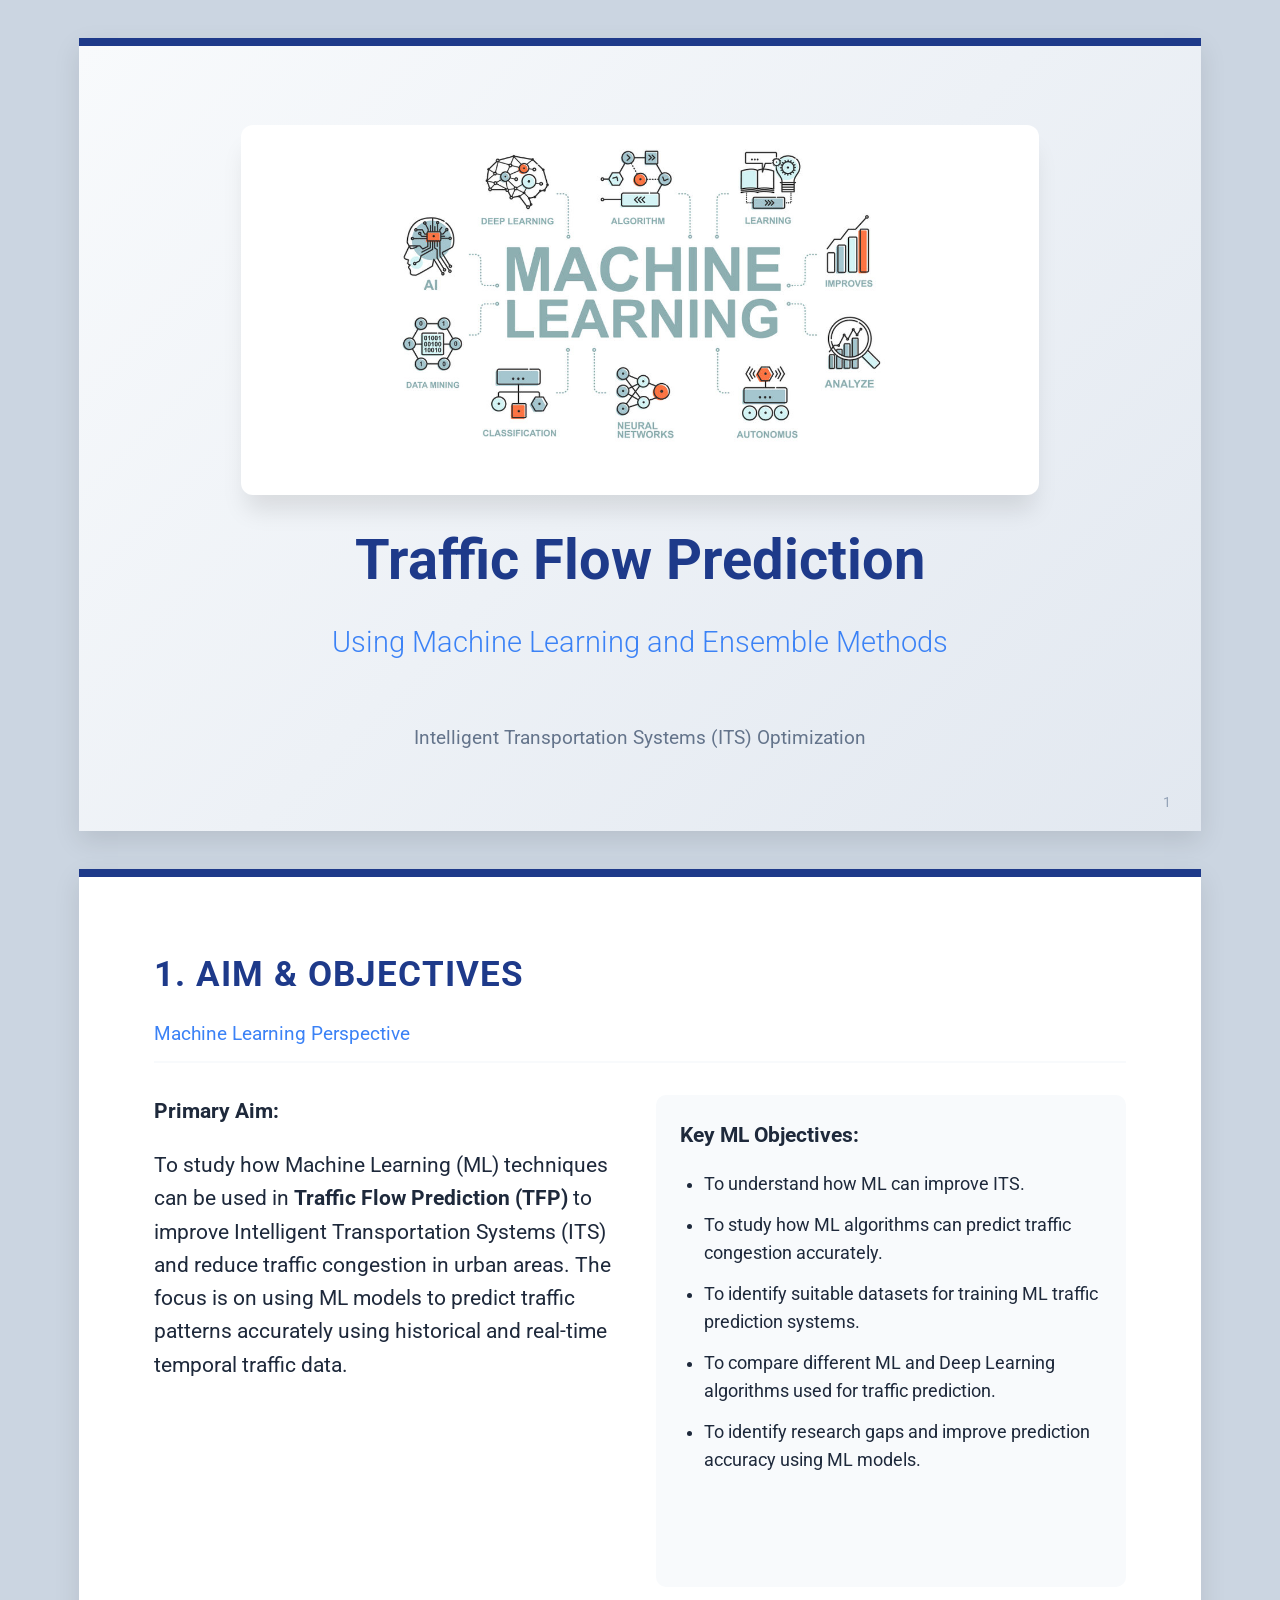
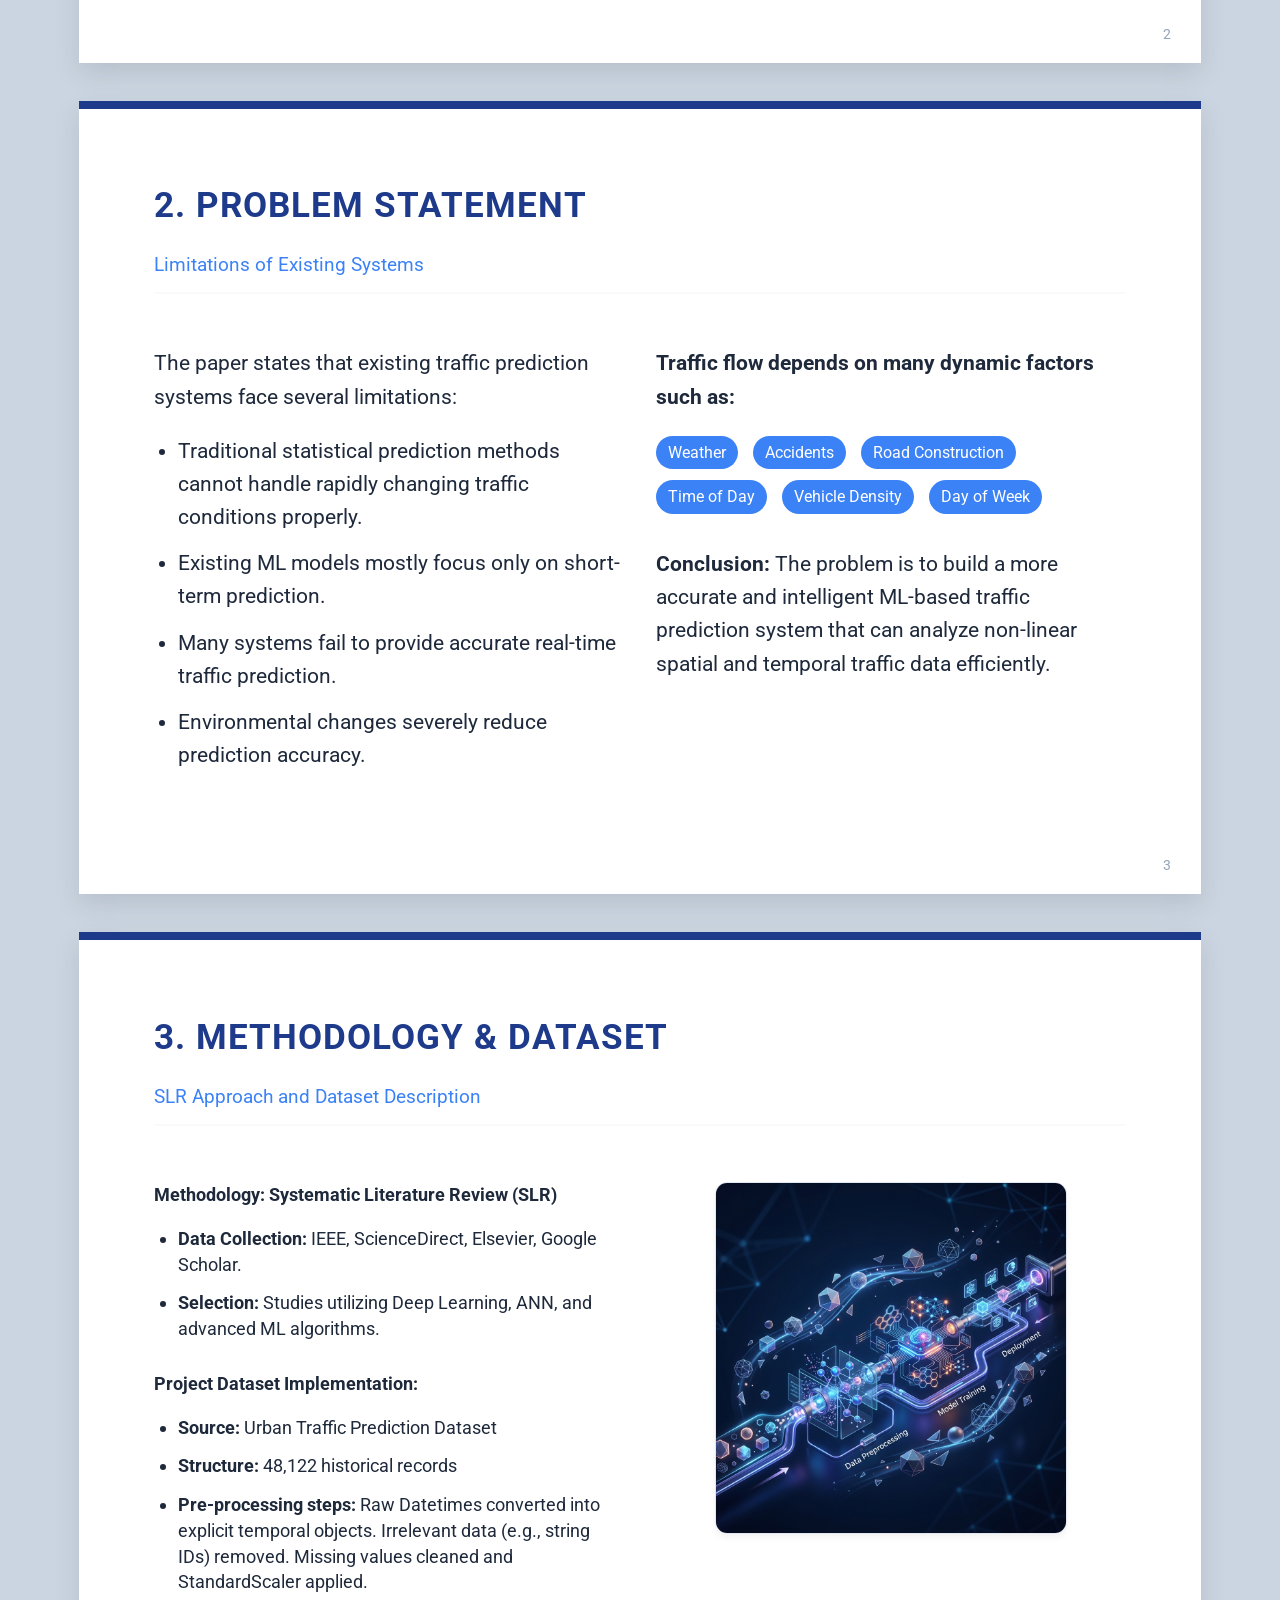
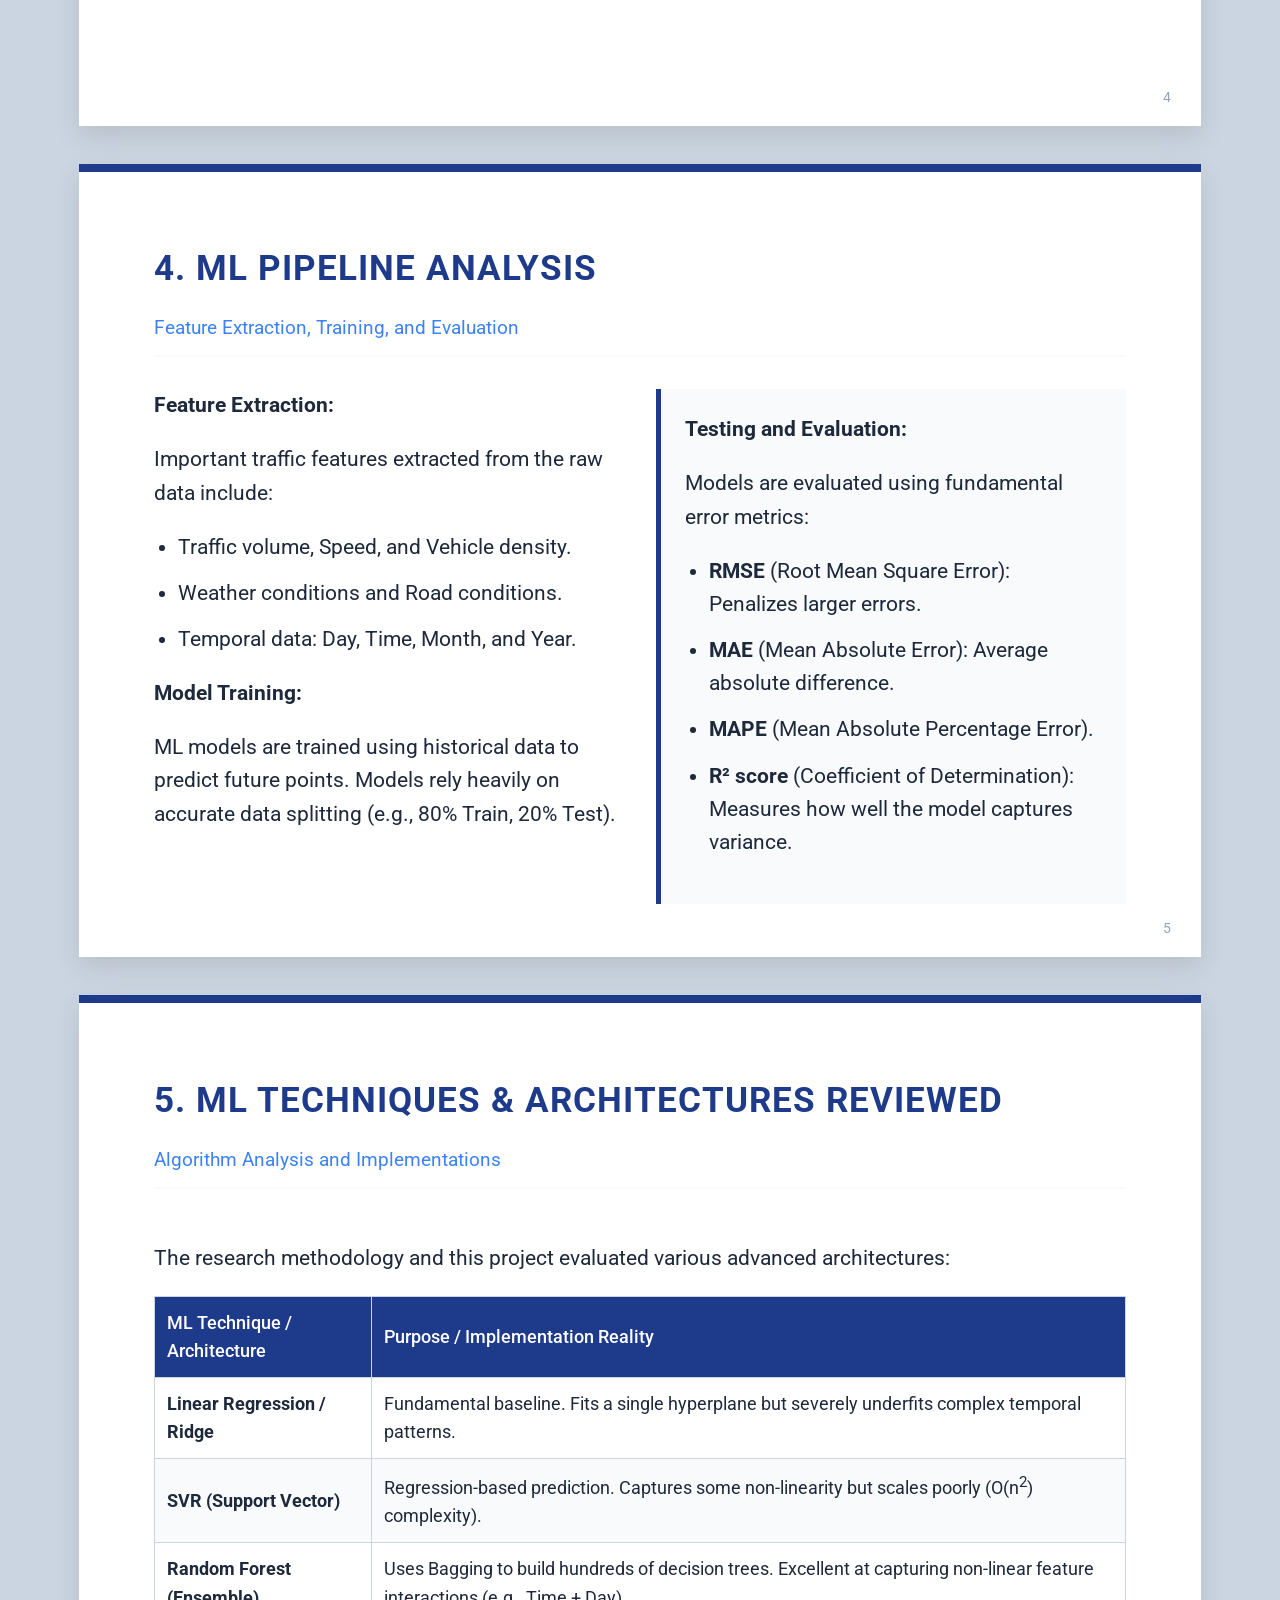
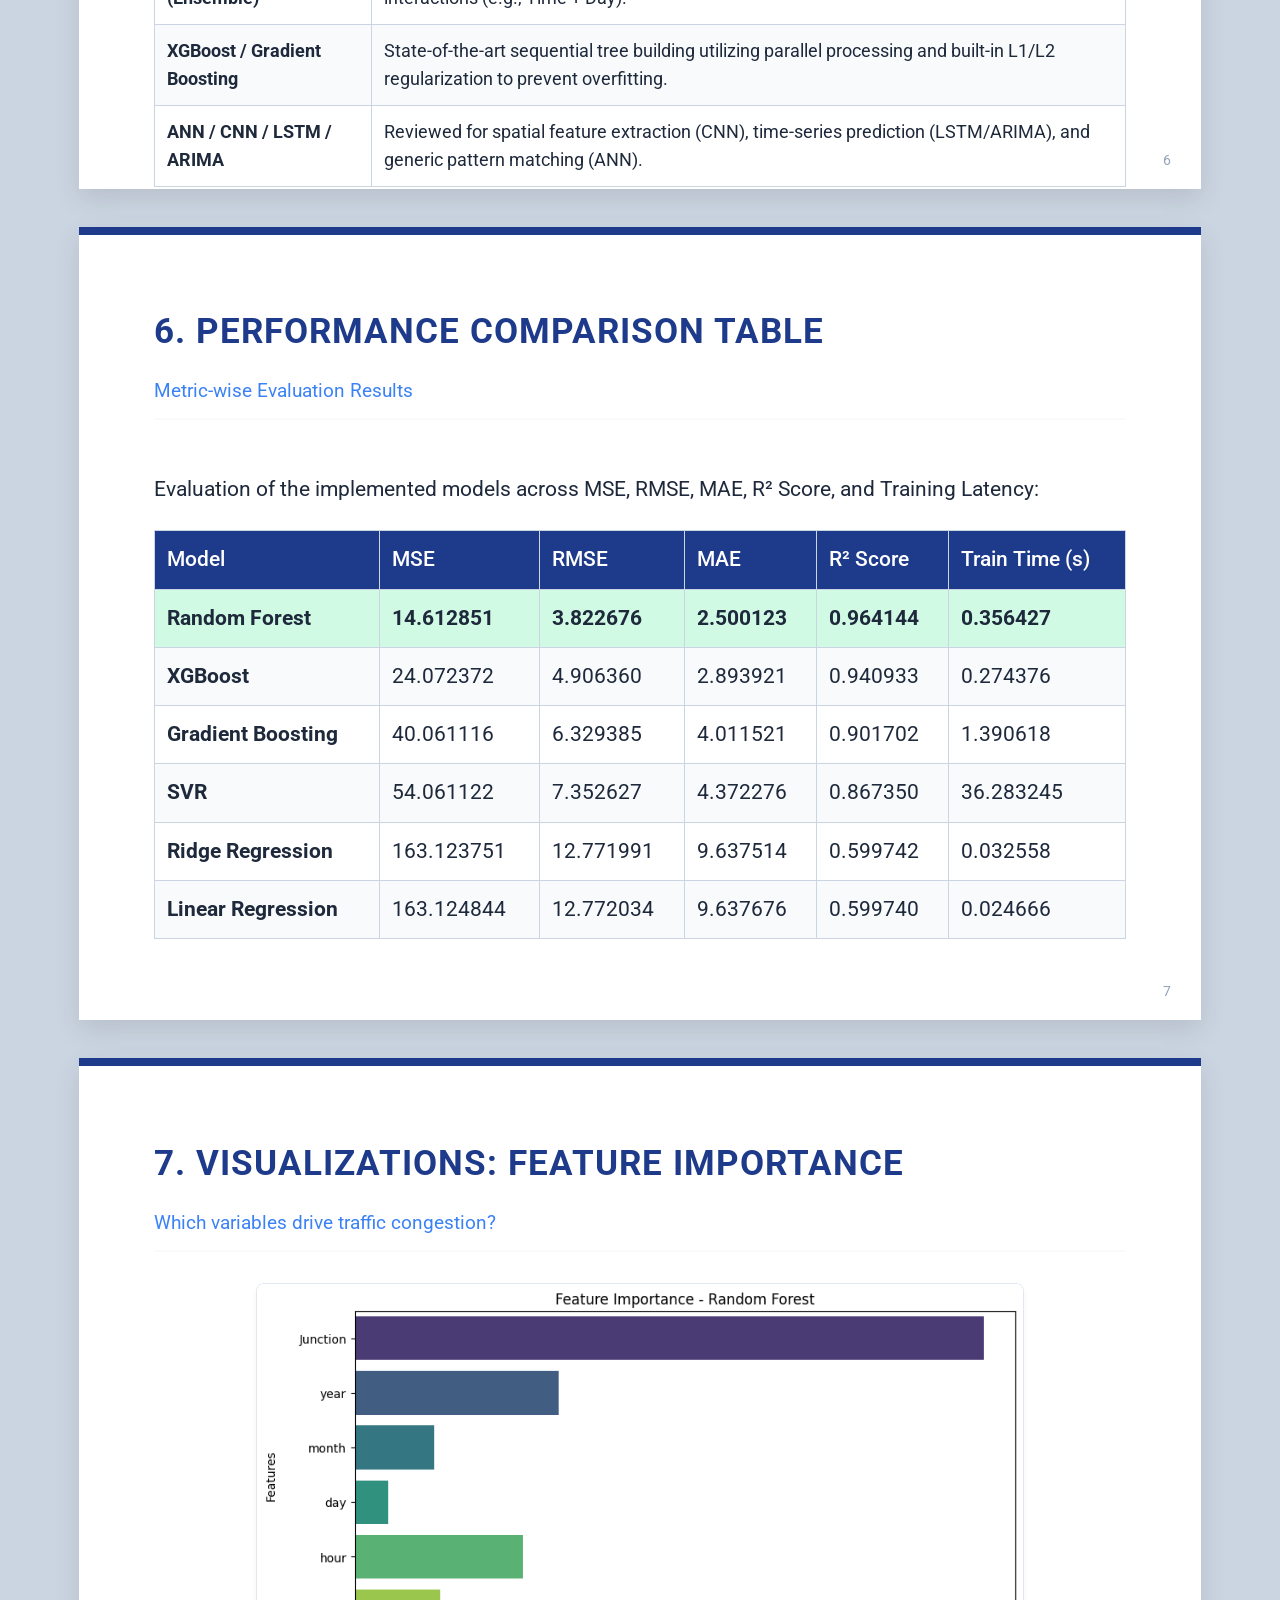
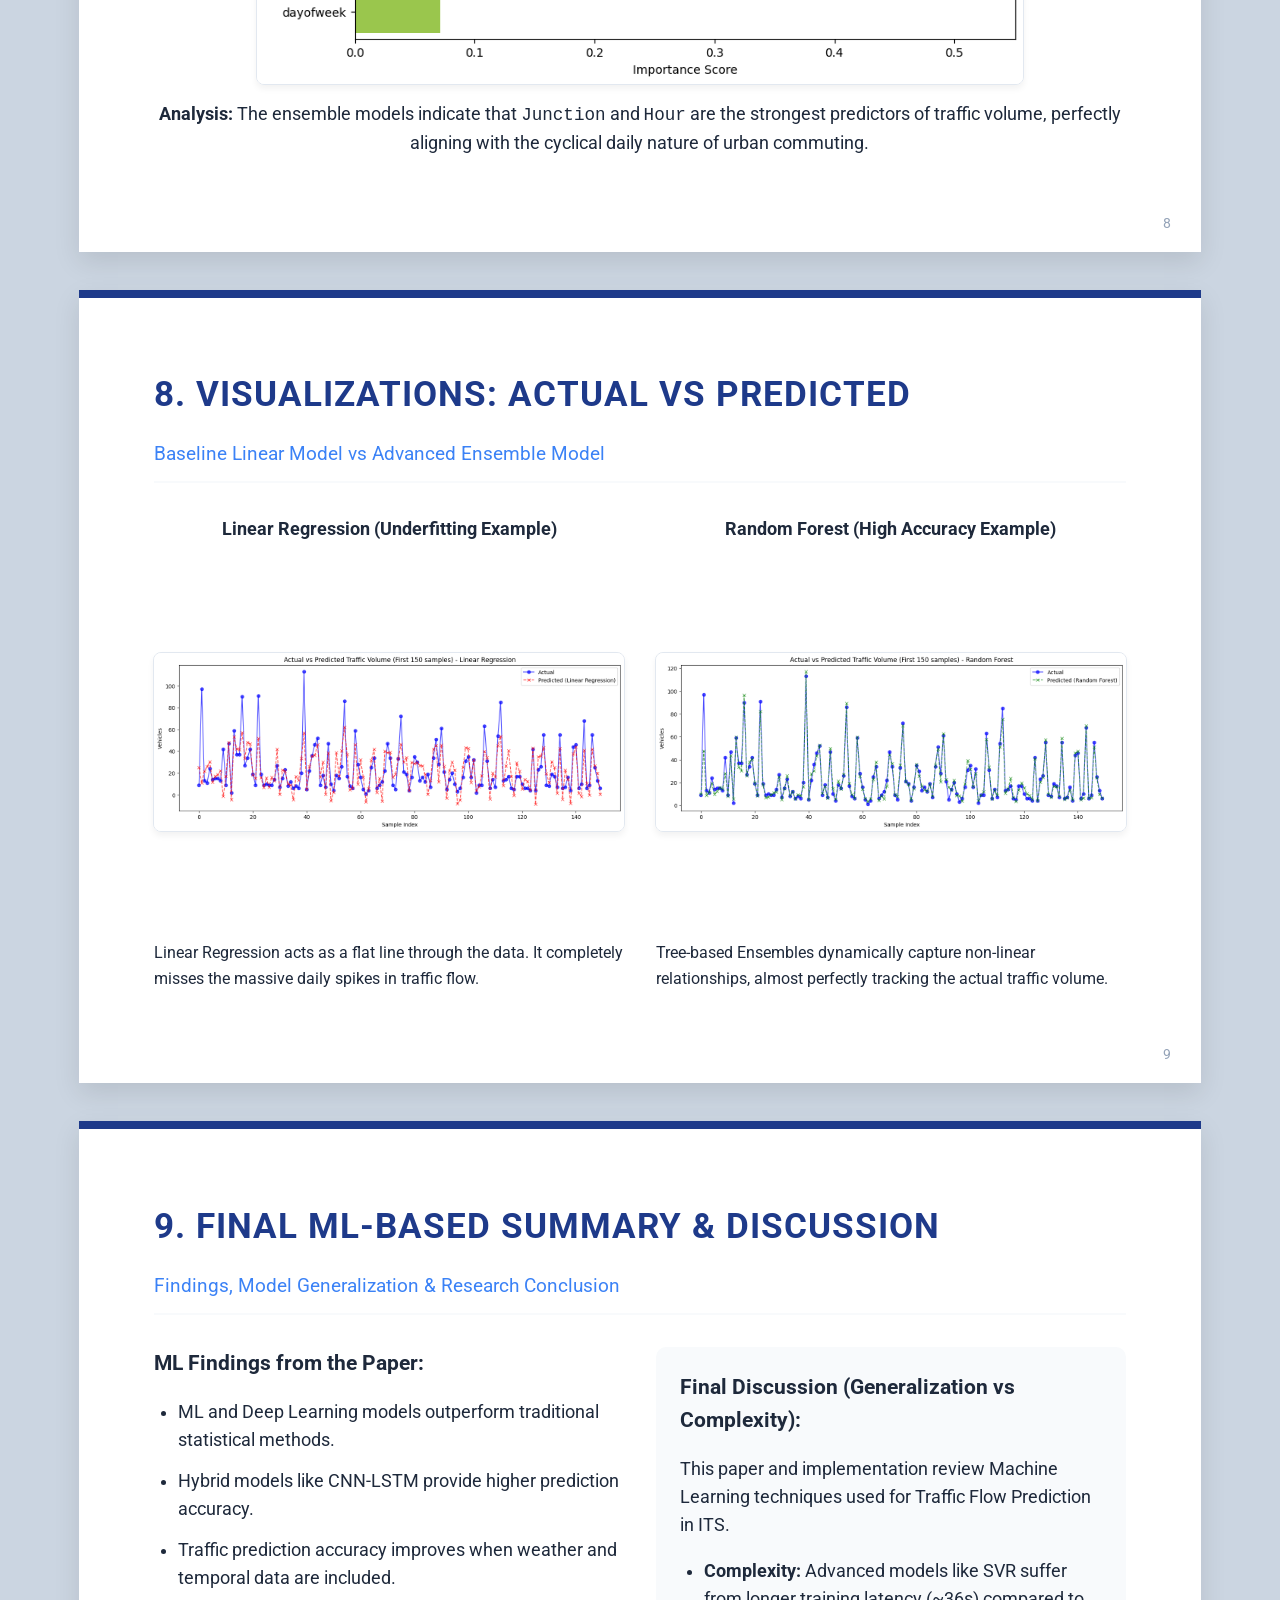
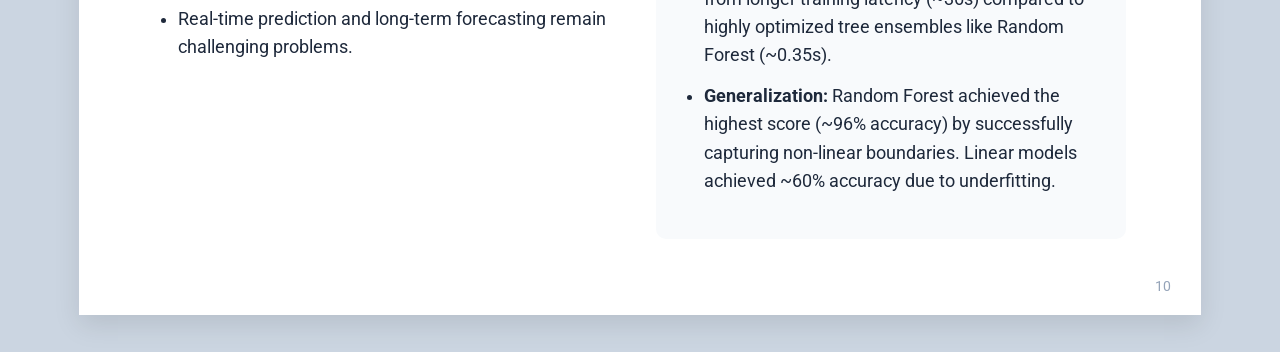
==== presentation.html @ 623cc177 "Update presentation, create A3 poster, and add training accuracy to notebook" ====
<!DOCTYPE html>
<html lang="en">
<head>
    <meta charset="UTF-8">
    <meta name="viewport" content="width=device-width, initial-scale=1.0">
    <title>Traffic Flow Prediction - ML Project Presentation</title>
    <link href="https://fonts.googleapis.com/css2?family=Roboto:wght@300;400;500;700&display=swap" rel="stylesheet">
    <style>
        /* Base Styles */
        :root {
            --primary: #1e3a8a;
            --secondary: #3b82f6;
            --accent: #10b981;
            --dark: #1e293b;
            --light: #f8fafc;
        }
        
        body {
            font-family: 'Roboto', sans-serif;
            background-color: #cbd5e1; /* visible outside print */
            margin: 0;
            padding: 0;
            color: var(--dark);
        }

        /* Slide Container */
        .slide {
            width: 29.7cm; /* A4 Landscape width */
            height: 21cm;  /* A4 Landscape height */
            background: #ffffff;
            margin: 1cm auto;
            padding: 2cm;
            box-sizing: border-box;
            box-shadow: 0 10px 25px rgba(0,0,0,0.1);
            position: relative;
            display: flex;
            flex-direction: column;
            overflow: hidden;
            border-top: 8px solid var(--primary);
        }

        /* Print Settings (Ctrl + P) */
        @page {
            size: A4 landscape;
            margin: 0;
        }

        @media print {
            body { background: white; -webkit-print-color-adjust: exact; print-color-adjust: exact; }
            .slide { 
                box-shadow: none; 
                margin: 0; 
                width: 100vw; 
                height: 100vh; 
                page-break-after: always; 
                border-top: 10px solid var(--primary);
            }
        }

        /* Typography & Layout */
        .slide-title {
            color: var(--primary);
            font-size: 2.2rem;
            font-weight: 700;
            margin-top: 0;
            margin-bottom: 0.5rem;
            text-transform: uppercase;
            letter-spacing: 1px;
        }

        .slide-subtitle {
            color: var(--secondary);
            font-size: 1.2rem;
            margin-bottom: 2rem;
            font-weight: 400;
            border-bottom: 2px solid var(--light);
            padding-bottom: 1rem;
        }

        .content {
            flex-grow: 1;
            font-size: 1.3rem;
            line-height: 1.6;
        }

        ul {
            padding-left: 1.5rem;
        }

        li {
            margin-bottom: 0.8rem;
        }

        /* Grid Layouts */
        .grid-2 {
            display: grid;
            grid-template-columns: 1fr 1fr;
            gap: 2rem;
            height: 100%;
        }

        /* Tables */
        table {
            width: 100%;
            border-collapse: collapse;
            margin-top: 1rem;
            font-size: 1.1rem;
        }
        
        th, td {
            border: 1px solid #cbd5e1;
            padding: 12px;
            text-align: left;
        }
        
        th {
            background-color: var(--primary);
            color: white;
            font-weight: 500;
        }

        tr:nth-child(even) { background-color: var(--light); }
        .highlight { background-color: #d1fae5 !important; font-weight: bold;}

        /* Images */
        .img-container {
            display: flex;
            justify-content: center;
            align-items: center;
            width: 100%;
            height: 100%;
            max-height: 400px;
        }
        
        .img-container img {
            max-width: 100%;
            max-height: 100%;
            object-fit: cover;
            border: 1px solid #e2e8f0;
            border-radius: 8px;
            box-shadow: 0 4px 6px rgba(0,0,0,0.05);
        }

        /* Custom UI Elements */
        .badge {
            background: var(--secondary);
            color: white;
            padding: 4px 12px;
            border-radius: 20px;
            font-size: 1rem;
            display: inline-block;
            margin-right: 10px;
            margin-bottom: 10px;
        }

        .slide-number {
            position: absolute;
            bottom: 20px;
            right: 30px;
            color: #94a3b8;
            font-size: 0.9rem;
        }

        /* Title Slide Special Format */
        .title-slide {
            justify-content: center;
            align-items: center;
            text-align: center;
            background: linear-gradient(135deg, #f8fafc 0%, #e2e8f0 100%);
        }
        .title-slide h1 {
            font-size: 3.5rem;
            color: var(--primary);
            margin-bottom: 0.5rem;
            margin-top: 2rem;
        }
        .title-slide h2 {
            font-size: 1.8rem;
            color: var(--secondary);
            font-weight: 300;
        }
        .title-image {
            width: 80%;
            max-height: 350px;
            border-radius: 12px;
            object-fit: contain;
            box-shadow: 0 20px 25px -5px rgba(0, 0, 0, 0.1);
            margin-top: 1rem;
        }
    </style>
</head>
<body>

    <!-- Slide 1: Title -->
    <div class="slide title-slide">
        <img src="graphs/title_image.jpg" alt="Machine Learning Diagram" class="title-image" style="background: white; padding: 10px;">
        <h1>Traffic Flow Prediction</h1>
        <h2>Using Machine Learning and Ensemble Methods</h2>
        <div style="margin-top: 1.5rem;">
            <p style="font-size: 1.2rem; color: #64748b;">Intelligent Transportation Systems (ITS) Optimization</p>
        </div>
        <div class="slide-number">1</div>
    </div>

    <!-- Slide 2: Aim & Objectives -->
    <div class="slide">
        <h2 class="slide-title">1. Aim & Objectives</h2>
        <h3 class="slide-subtitle">Machine Learning Perspective</h3>
        <div class="content grid-2">
            <div>
                <strong>Primary Aim:</strong>
                <p>To study how Machine Learning (ML) techniques can be used in <strong>Traffic Flow Prediction (TFP)</strong> to improve Intelligent Transportation Systems (ITS) and reduce traffic congestion in urban areas. The focus is on using ML models to predict traffic patterns accurately using historical and real-time temporal traffic data.</p>
            </div>
            <div style="background: var(--light); padding: 1.5rem; border-radius: 10px;">
                <strong>Key ML Objectives:</strong>
                <ul style="font-size: 1.1rem; line-height: 1.6;">
                    <li>To understand how ML can improve ITS.</li>
                    <li>To study how ML algorithms can predict traffic congestion accurately.</li>
                    <li>To identify suitable datasets for training ML traffic prediction systems.</li>
                    <li>To compare different ML and Deep Learning algorithms used for traffic prediction.</li>
                    <li>To identify research gaps and improve prediction accuracy using ML models.</li>
                </ul>
            </div>
        </div>
        <div class="slide-number">2</div>
    </div>

    <!-- Slide 3: Problem Statement -->
    <div class="slide">
        <h2 class="slide-title">2. Problem Statement</h2>
        <h3 class="slide-subtitle">Limitations of Existing Systems</h3>
        <div class="content grid-2">
            <div>
                <p>The paper states that existing traffic prediction systems face several limitations:</p>
                <ul>
                    <li>Traditional statistical prediction methods cannot handle rapidly changing traffic conditions properly.</li>
                    <li>Existing ML models mostly focus only on short-term prediction.</li>
                    <li>Many systems fail to provide accurate real-time traffic prediction.</li>
                    <li>Environmental changes severely reduce prediction accuracy.</li>
                </ul>
            </div>
            <div>
                <p><strong>Traffic flow depends on many dynamic factors such as:</strong></p>
                <span class="badge">Weather</span>
                <span class="badge">Accidents</span>
                <span class="badge">Road Construction</span>
                <span class="badge">Time of Day</span>
                <span class="badge">Vehicle Density</span>
                <span class="badge">Day of Week</span>
                <p style="margin-top: 1.5rem;"><strong>Conclusion:</strong> The problem is to build a more accurate and intelligent ML-based traffic prediction system that can analyze non-linear spatial and temporal traffic data efficiently.</p>
            </div>
        </div>
        <div class="slide-number">3</div>
    </div>

    <!-- Slide 4: Methodology & Data -->
    <div class="slide">
        <h2 class="slide-title">3. Methodology & Dataset</h2>
        <h3 class="slide-subtitle">SLR Approach and Dataset Description</h3>
        <div class="content grid-2">
            <div style="display: flex; flex-direction: column; justify-content: center; font-size: 1.15rem; line-height: 1.4;">
                <strong>Methodology: Systematic Literature Review (SLR)</strong>
                <ul style="margin-bottom: 1rem;">
                    <li><strong>Data Collection:</strong> IEEE, ScienceDirect, Elsevier, Google Scholar.</li>
                    <li><strong>Selection:</strong> Studies utilizing Deep Learning, ANN, and advanced ML algorithms.</li>
                </ul>
                
                <strong>Project Dataset Implementation:</strong>
                <ul>
                    <li><strong>Source:</strong> Urban Traffic Prediction Dataset</li>
                    <li><strong>Structure:</strong> 48,122 historical records</li>
                    <li><strong>Pre-processing steps:</strong> Raw Datetimes converted into explicit temporal objects. Irrelevant data (e.g., string IDs) removed. Missing values cleaned and StandardScaler applied.</li>
                </ul>
            </div>
            <div class="img-container">
                <img src="graphs/ml_pipeline_concept.png" alt="ML Pipeline Concept" style="border-radius: 12px; max-height: 350px;">
            </div>
        </div>
        <div class="slide-number">4</div>
    </div>

    <!-- Slide 5: ML Pipeline Analysis -->
    <div class="slide">
        <h2 class="slide-title">4. ML Pipeline Analysis</h2>
        <h3 class="slide-subtitle">Feature Extraction, Training, and Evaluation</h3>
        <div class="content grid-2">
            <div>
                <strong>Feature Extraction:</strong>
                <p>Important traffic features extracted from the raw data include:</p>
                <ul>
                    <li>Traffic volume, Speed, and Vehicle density.</li>
                    <li>Weather conditions and Road conditions.</li>
                    <li>Temporal data: Day, Time, Month, and Year.</li>
                </ul>
                
                <strong>Model Training:</strong>
                <p>ML models are trained using historical data to predict future points. Models rely heavily on accurate data splitting (e.g., 80% Train, 20% Test).</p>
            </div>
            <div style="background: var(--light); padding: 1.5rem; border-left: 5px solid var(--primary);">
                <strong>Testing and Evaluation:</strong>
                <p>Models are evaluated using fundamental error metrics:</p>
                <ul>
                    <li><strong>RMSE</strong> (Root Mean Square Error): Penalizes larger errors.</li>
                    <li><strong>MAE</strong> (Mean Absolute Error): Average absolute difference.</li>
                    <li><strong>MAPE</strong> (Mean Absolute Percentage Error).</li>
                    <li><strong>R² score</strong> (Coefficient of Determination): Measures how well the model captures variance.</li>
                </ul>
            </div>
        </div>
        <div class="slide-number">5</div>
    </div>

    <!-- Slide 6: ML Techniques Reviewed -->
    <div class="slide">
        <h2 class="slide-title">5. ML Techniques & Architectures Reviewed</h2>
        <h3 class="slide-subtitle">Algorithm Analysis and Implementations</h3>
        <div class="content">
            <p>The research methodology and this project evaluated various advanced architectures:</p>
            <table>
                <thead>
                    <tr>
                        <th>ML Technique / Architecture</th>
                        <th>Purpose / Implementation Reality</th>
                    </tr>
                </thead>
                <tbody>
                    <tr><td><strong>Linear Regression / Ridge</strong></td><td>Fundamental baseline. Fits a single hyperplane but severely underfits complex temporal patterns.</td></tr>
                    <tr><td><strong>SVR (Support Vector)</strong></td><td>Regression-based prediction. Captures some non-linearity but scales poorly (O(n<sup>2</sup>) complexity).</td></tr>
                    <tr><td><strong>Random Forest (Ensemble)</strong></td><td>Uses Bagging to build hundreds of decision trees. Excellent at capturing non-linear feature interactions (e.g., Time + Day).</td></tr>
                    <tr><td><strong>XGBoost / Gradient Boosting</strong></td><td>State-of-the-art sequential tree building utilizing parallel processing and built-in L1/L2 regularization to prevent overfitting.</td></tr>
                    <tr><td><strong>ANN / CNN / LSTM / ARIMA</strong></td><td>Reviewed for spatial feature extraction (CNN), time-series prediction (LSTM/ARIMA), and generic pattern matching (ANN).</td></tr>
                </tbody>
            </table>
        </div>
        <div class="slide-number">6</div>
    </div>

    <!-- Slide 7: Performance Comparison Table -->
    <div class="slide">
        <h2 class="slide-title">6. Performance Comparison Table</h2>
        <h3 class="slide-subtitle">Metric-wise Evaluation Results</h3>
        <div class="content">
            <p>Evaluation of the implemented models across MSE, RMSE, MAE, R² Score, and Training Latency:</p>
            <table style="margin-top: 1.5rem; font-size: 1.3rem;">
                <thead>
                    <tr>
                        <th>Model</th>
                        <th>MSE</th>
                        <th>RMSE</th>
                        <th>MAE</th>
                        <th>R² Score</th>
                        <th>Train Time (s)</th>
                    </tr>
                </thead>
                <tbody>
                    <tr class="highlight">
                        <td><strong>Random Forest</strong></td>
                        <td>14.612851</td>
                        <td>3.822676</td>
                        <td>2.500123</td>
                        <td>0.964144</td>
                        <td>0.356427</td>
                    </tr>
                    <tr>
                        <td><strong>XGBoost</strong></td>
                        <td>24.072372</td>
                        <td>4.906360</td>
                        <td>2.893921</td>
                        <td>0.940933</td>
                        <td>0.274376</td>
                    </tr>
                    <tr>
                        <td><strong>Gradient Boosting</strong></td>
                        <td>40.061116</td>
                        <td>6.329385</td>
                        <td>4.011521</td>
                        <td>0.901702</td>
                        <td>1.390618</td>
                    </tr>
                    <tr>
                        <td><strong>SVR</strong></td>
                        <td>54.061122</td>
                        <td>7.352627</td>
                        <td>4.372276</td>
                        <td>0.867350</td>
                        <td>36.283245</td>
                    </tr>
                    <tr>
                        <td><strong>Ridge Regression</strong></td>
                        <td>163.123751</td>
                        <td>12.771991</td>
                        <td>9.637514</td>
                        <td>0.599742</td>
                        <td>0.032558</td>
                    </tr>
                    <tr>
                        <td><strong>Linear Regression</strong></td>
                        <td>163.124844</td>
                        <td>12.772034</td>
                        <td>9.637676</td>
                        <td>0.599740</td>
                        <td>0.024666</td>
                    </tr>
                </tbody>
            </table>
        </div>
        <div class="slide-number">7</div>
    </div>

    <!-- Slide 8: Visualization 1 -->
    <div class="slide">
        <h2 class="slide-title">7. Visualizations: Feature Importance</h2>
        <h3 class="slide-subtitle">Which variables drive traffic congestion?</h3>
        <div class="content" style="display: flex; flex-direction: column; align-items: center;">
            <div class="img-container" style="height: 400px; width: 100%;">
                <img src="graphs/feature_importance.png" alt="Feature Importance Graph">
            </div>
            <p style="margin-top: 1rem; text-align: center; font-size: 1.1rem;">
                <strong>Analysis:</strong> The ensemble models indicate that <code>Junction</code> and <code>Hour</code> are the strongest predictors of traffic volume, perfectly aligning with the cyclical daily nature of urban commuting.
            </p>
        </div>
        <div class="slide-number">8</div>
    </div>

    <!-- Slide 9: Visualization 2 -->
    <div class="slide">
        <h2 class="slide-title">8. Visualizations: Actual vs Predicted</h2>
        <h3 class="slide-subtitle">Baseline Linear Model vs Advanced Ensemble Model</h3>
        <div class="content grid-2">
            <div style="display: flex; flex-direction: column;">
                <strong style="text-align: center; margin-bottom: 0.5rem; font-size: 1.1rem;">Linear Regression (Underfitting Example)</strong>
                <div class="img-container">
                    <img src="graphs/actual_vs_predicted_lr.png" alt="LR Graph">
                </div>
                <p style="font-size: 1rem; margin-top: 0.5rem;">Linear Regression acts as a flat line through the data. It completely misses the massive daily spikes in traffic flow.</p>
            </div>
            <div style="display: flex; flex-direction: column;">
                <strong style="text-align: center; margin-bottom: 0.5rem; font-size: 1.1rem;">Random Forest (High Accuracy Example)</strong>
                <div class="img-container">
                    <img src="graphs/actual_vs_predicted_rf.png" alt="RF Graph">
                </div>
                <p style="font-size: 1rem; margin-top: 0.5rem;">Tree-based Ensembles dynamically capture non-linear relationships, almost perfectly tracking the actual traffic volume.</p>
            </div>
        </div>
        <div class="slide-number">9</div>
    </div>

    <!-- Slide 10: Final Analysis & Conclusion -->
    <div class="slide">
        <h2 class="slide-title">9. Final ML-Based Summary & Discussion</h2>
        <h3 class="slide-subtitle">Findings, Model Generalization & Research Conclusion</h3>
        <div class="content grid-2">
            <div>
                <strong>ML Findings from the Paper:</strong>
                <ul style="font-size: 1.1rem;">
                    <li>ML and Deep Learning models outperform traditional statistical methods.</li>
                    <li>Hybrid models like CNN-LSTM provide higher prediction accuracy.</li>
                    <li>Traffic prediction accuracy improves when weather and temporal data are included.</li>
                    <li>Real-time prediction and long-term forecasting remain challenging problems.</li>
                </ul>
            </div>
            <div style="background: var(--light); padding: 1.5rem; border-radius: 10px;">
                <strong>Final Discussion (Generalization vs Complexity):</strong>
                <p style="font-size: 1.1rem;">This paper and implementation review Machine Learning techniques used for Traffic Flow Prediction in ITS.</p>
                <ul style="font-size: 1.1rem;">
                    <li><strong>Complexity:</strong> Advanced models like SVR suffer from longer training latency (~36s) compared to highly optimized tree ensembles like Random Forest (~0.35s).</li>
                    <li><strong>Generalization:</strong> Random Forest achieved the highest score (~96% accuracy) by successfully capturing non-linear boundaries. Linear models achieved ~60% accuracy due to underfitting.</li>
                </ul>
            </div>
        </div>
        <div class="slide-number">10</div>
    </div>

</body>
</html>
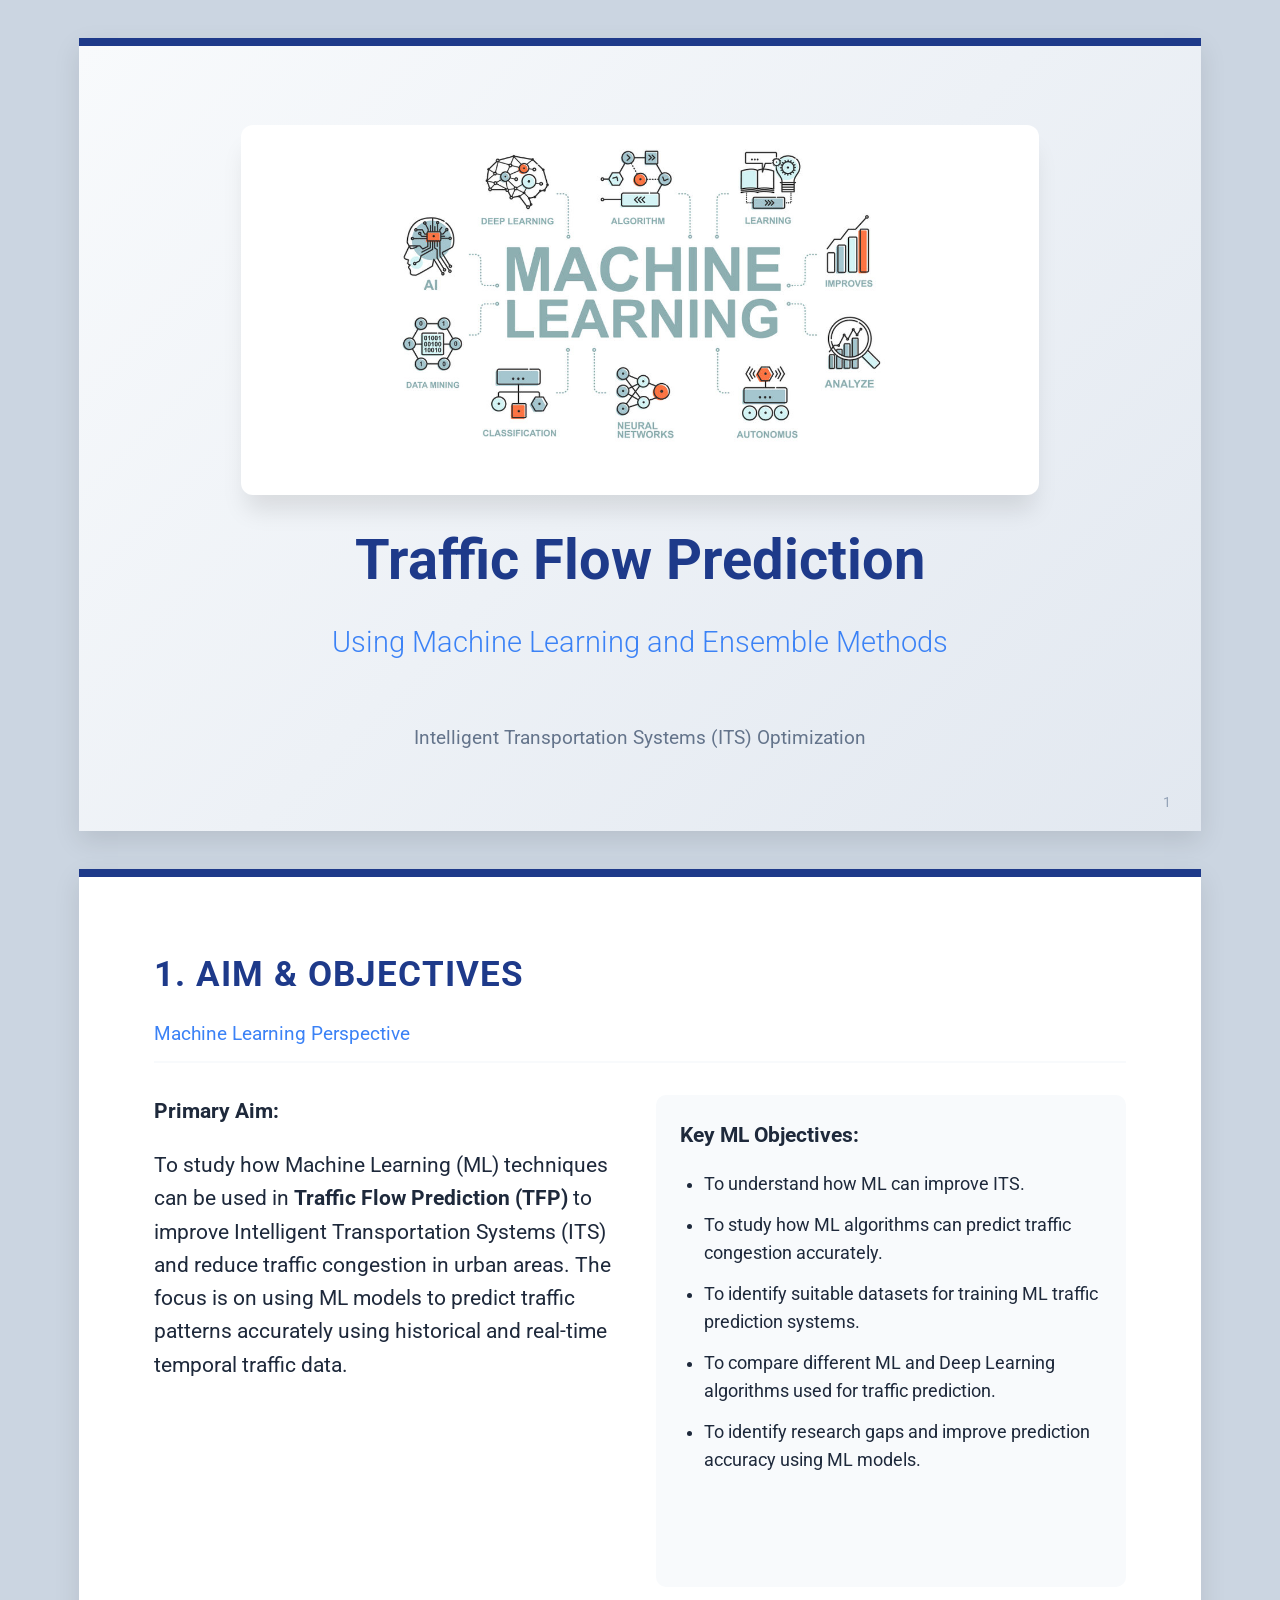
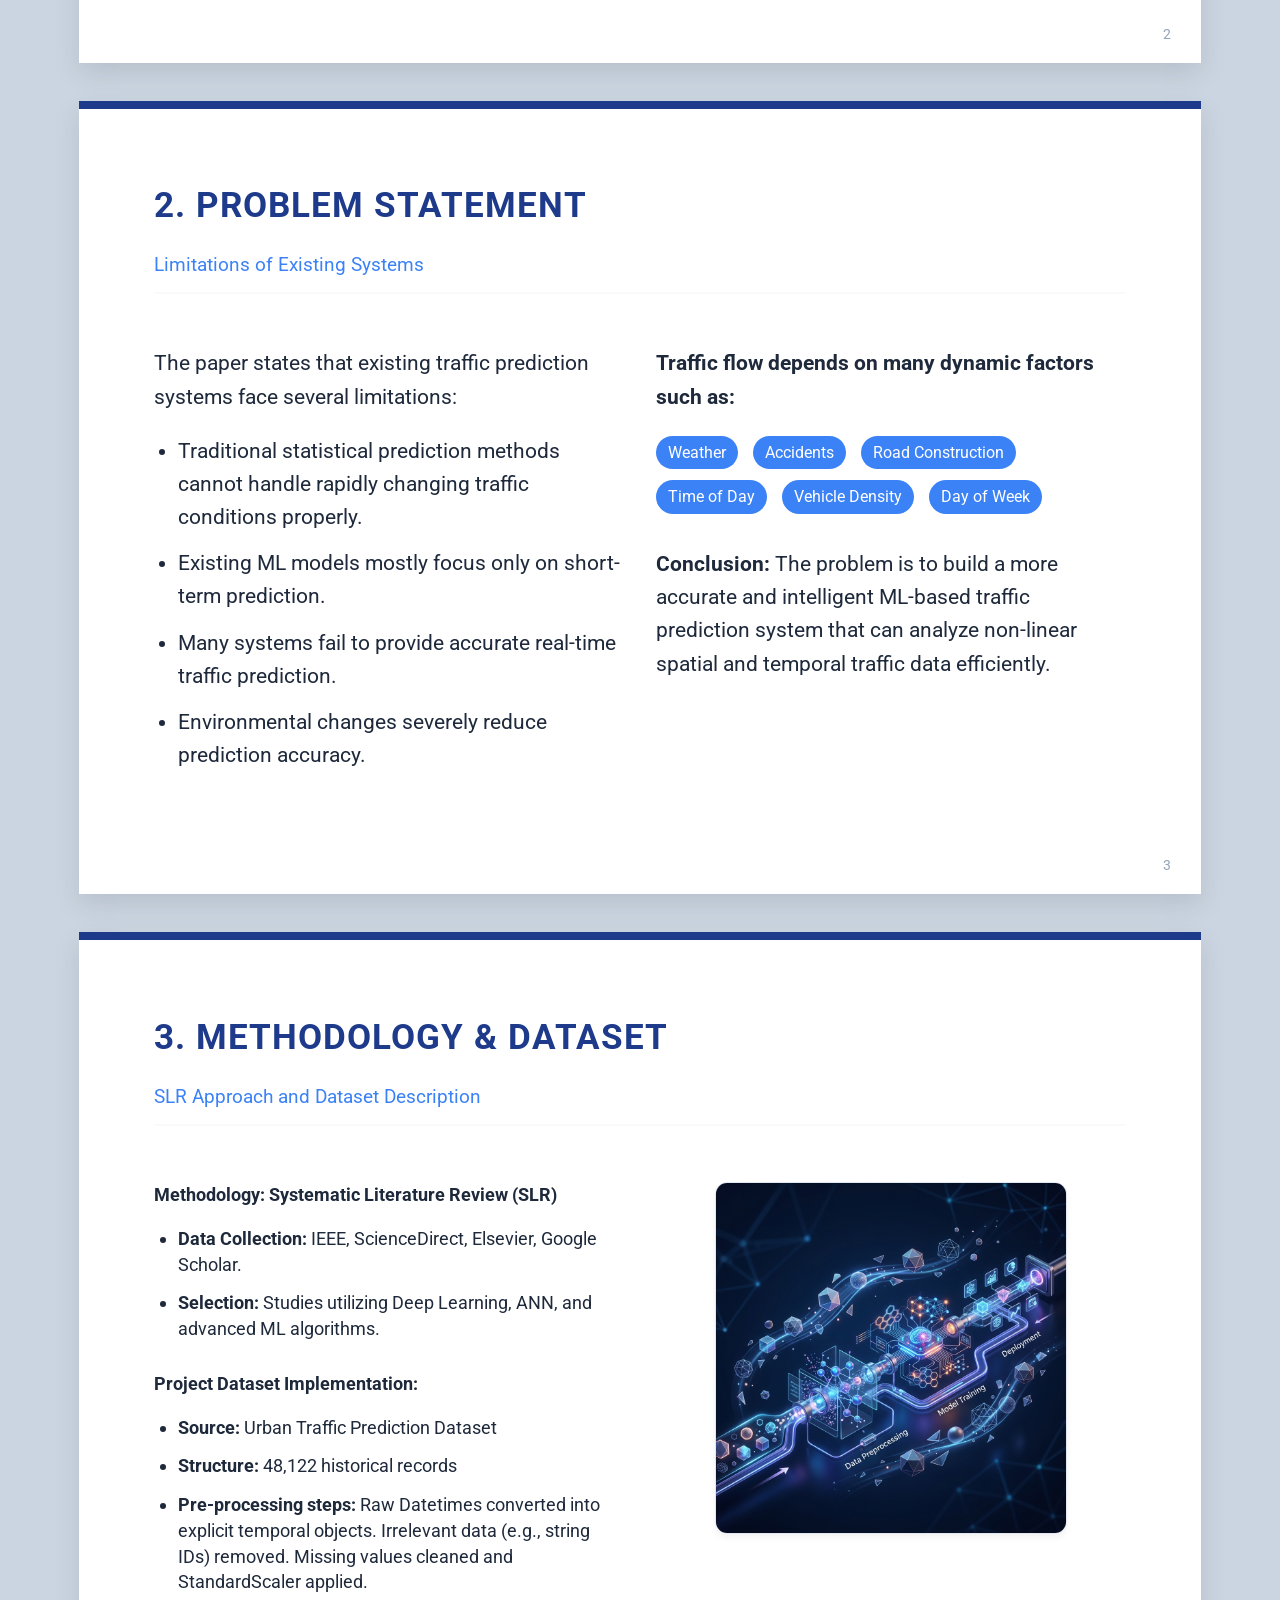
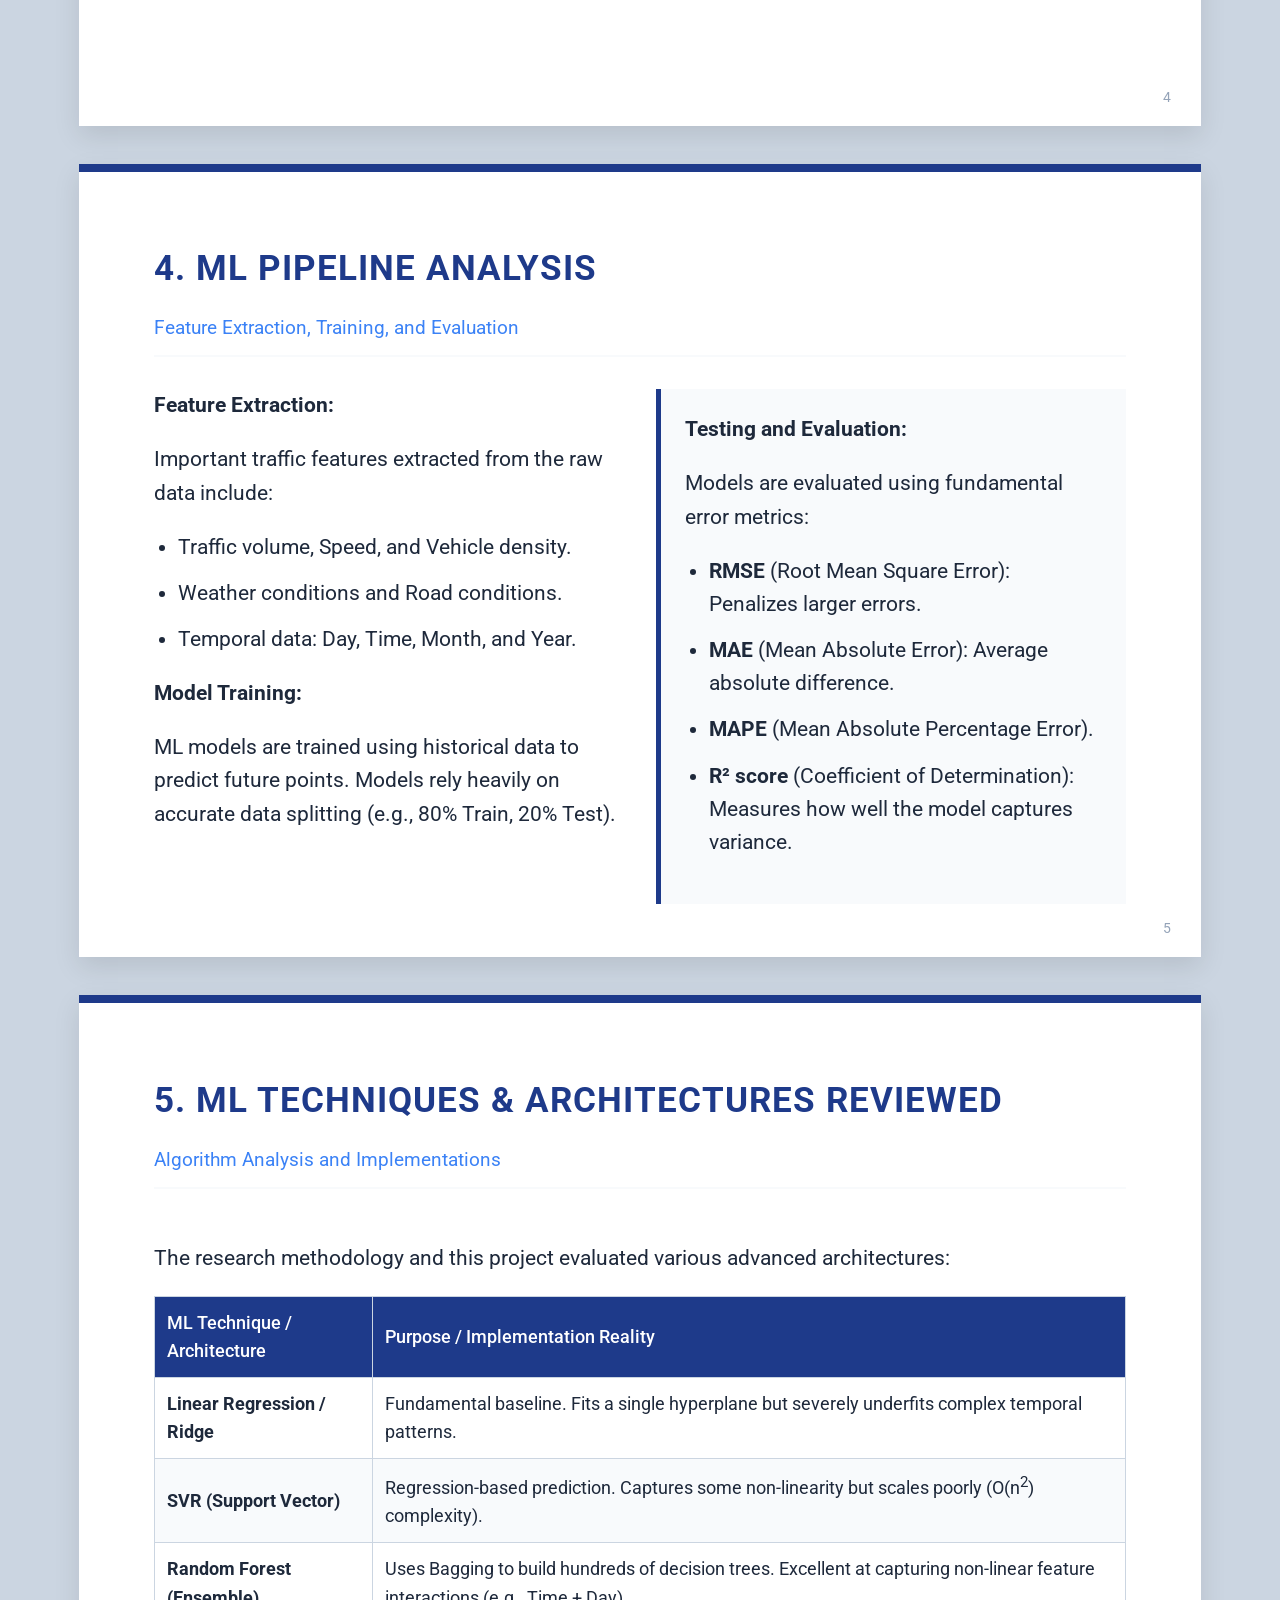
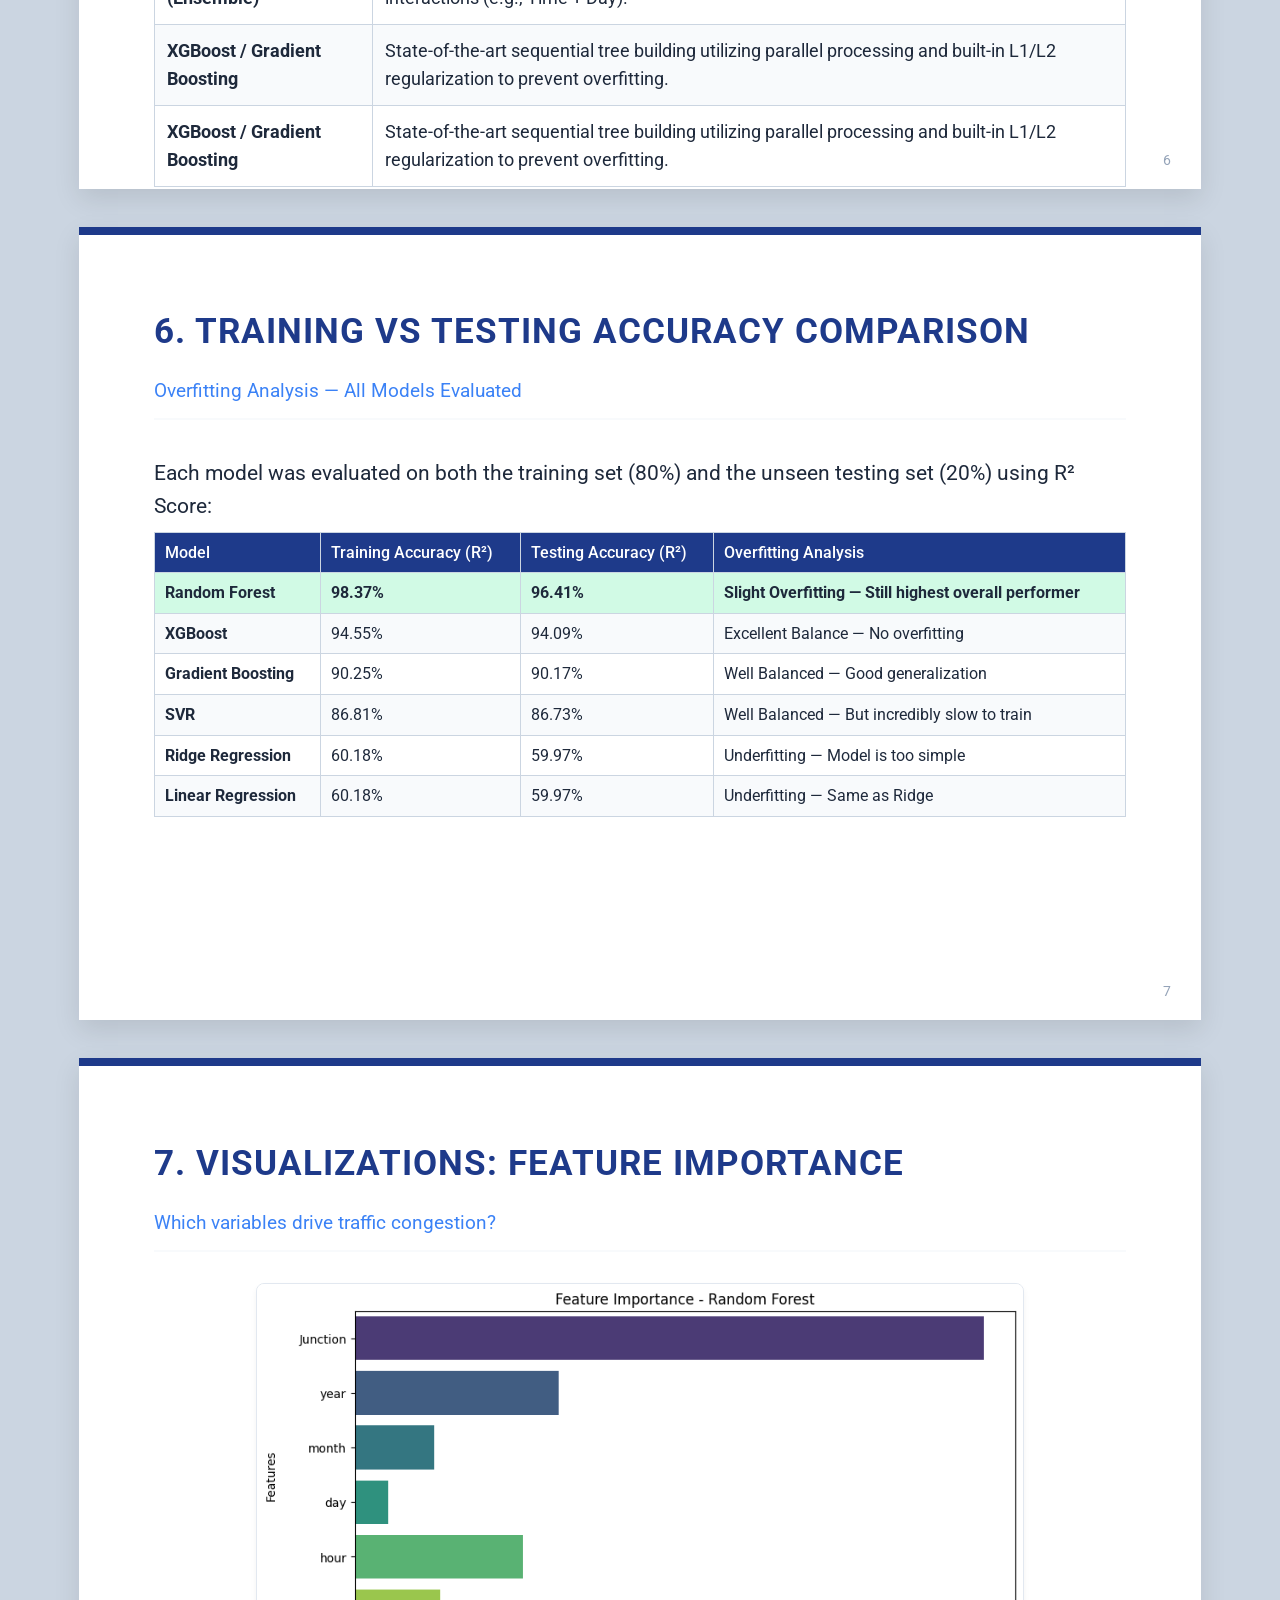
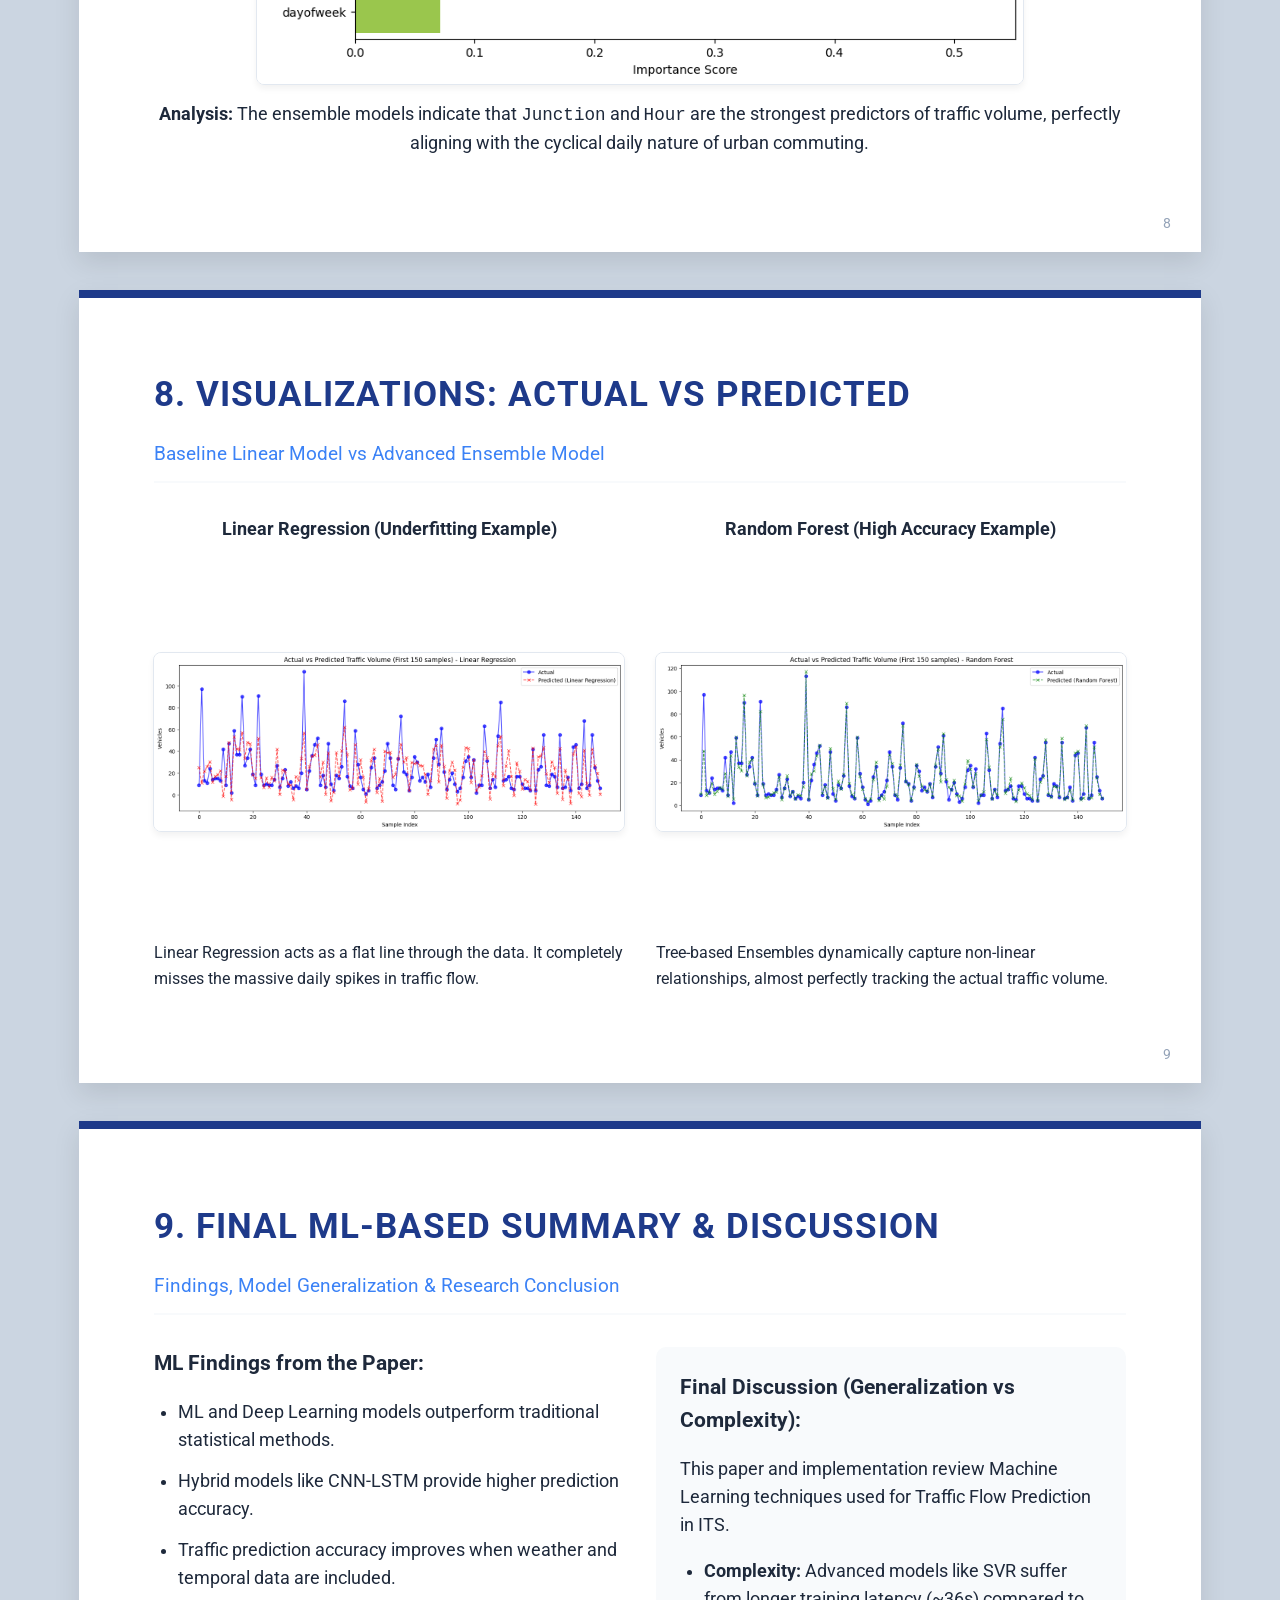
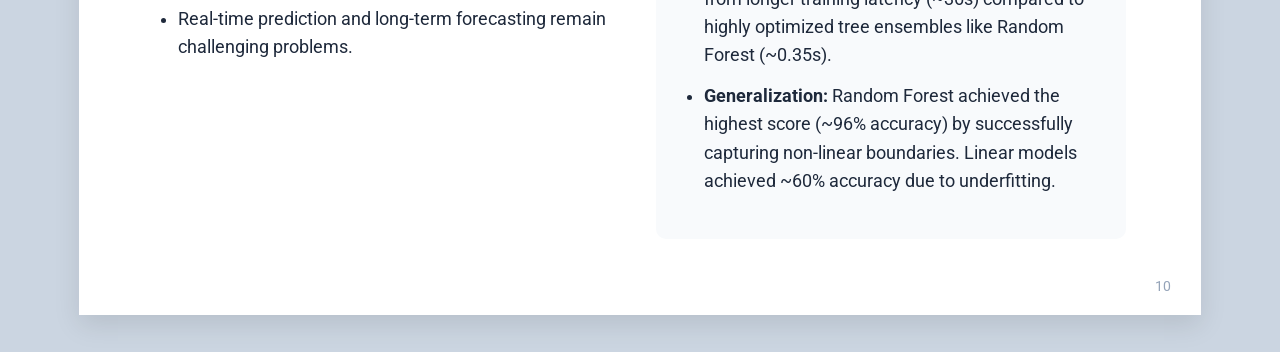
==== commit 4f390aaf: "Switch active model to XGBoost: retrain and update website metrics" ====
--- a/presentation.html
+++ b/presentation.html
@@ -122,6 +122,12 @@
         tr:nth-child(even) { background-color: var(--light); }
         .highlight { background-color: #d1fae5 !important; font-weight: bold;}
 
+        /* Compact table variant for tight slides */
+        .table-compact th, .table-compact td {
+            padding: 7px 10px;
+            font-size: 1rem;
+        }
+
         /* Images */
         .img-container {
             display: flex;
@@ -328,7 +334,7 @@
                     <tr><td><strong>SVR (Support Vector)</strong></td><td>Regression-based prediction. Captures some non-linearity but scales poorly (O(n<sup>2</sup>) complexity).</td></tr>
                     <tr><td><strong>Random Forest (Ensemble)</strong></td><td>Uses Bagging to build hundreds of decision trees. Excellent at capturing non-linear feature interactions (e.g., Time + Day).</td></tr>
                     <tr><td><strong>XGBoost / Gradient Boosting</strong></td><td>State-of-the-art sequential tree building utilizing parallel processing and built-in L1/L2 regularization to prevent overfitting.</td></tr>
-                    <tr><td><strong>ANN / CNN / LSTM / ARIMA</strong></td><td>Reviewed for spatial feature extraction (CNN), time-series prediction (LSTM/ARIMA), and generic pattern matching (ANN).</td></tr>
+                    <tr><td><strong>XGBoost / Gradient Boosting</strong></td><td>State-of-the-art sequential tree building utilizing parallel processing and built-in L1/L2 regularization to prevent overfitting.</td></tr>
                 </tbody>
             </table>
         </div>
@@ -337,69 +343,55 @@
 
     <!-- Slide 7: Performance Comparison Table -->
     <div class="slide">
-        <h2 class="slide-title">6. Performance Comparison Table</h2>
-        <h3 class="slide-subtitle">Metric-wise Evaluation Results</h3>
+        <h2 class="slide-title">6. Training vs Testing Accuracy Comparison</h2>
+        <h3 class="slide-subtitle">Overfitting Analysis — All Models Evaluated</h3>
         <div class="content">
-            <p>Evaluation of the implemented models across MSE, RMSE, MAE, R² Score, and Training Latency:</p>
-            <table style="margin-top: 1.5rem; font-size: 1.3rem;">
+            <p style="margin: 0.3rem 0 0.5rem 0;">Each model was evaluated on both the training set (80%) and the unseen testing set (20%) using R² Score:</p>
+            <table class="table-compact" style="margin-top: 0.3rem; font-size: 1.05rem; width: 100%;">
                 <thead>
                     <tr>
                         <th>Model</th>
-                        <th>MSE</th>
-                        <th>RMSE</th>
-                        <th>MAE</th>
-                        <th>R² Score</th>
-                        <th>Train Time (s)</th>
+                        <th>Training Accuracy (R²)</th>
+                        <th>Testing Accuracy (R²)</th>
+                        <th>Overfitting Analysis</th>
                     </tr>
                 </thead>
                 <tbody>
                     <tr class="highlight">
                         <td><strong>Random Forest</strong></td>
-                        <td>14.612851</td>
-                        <td>3.822676</td>
-                        <td>2.500123</td>
-                        <td>0.964144</td>
-                        <td>0.356427</td>
+                        <td><strong>98.37%</strong></td>
+                        <td><strong>96.41%</strong></td>
+                        <td>Slight Overfitting — Still highest overall performer</td>
                     </tr>
                     <tr>
                         <td><strong>XGBoost</strong></td>
-                        <td>24.072372</td>
-                        <td>4.906360</td>
-                        <td>2.893921</td>
-                        <td>0.940933</td>
-                        <td>0.274376</td>
+                        <td>94.55%</td>
+                        <td>94.09%</td>
+                        <td>Excellent Balance — No overfitting</td>
                     </tr>
                     <tr>
                         <td><strong>Gradient Boosting</strong></td>
-                        <td>40.061116</td>
-                        <td>6.329385</td>
-                        <td>4.011521</td>
-                        <td>0.901702</td>
-                        <td>1.390618</td>
+                        <td>90.25%</td>
+                        <td>90.17%</td>
+                        <td>Well Balanced — Good generalization</td>
                     </tr>
                     <tr>
                         <td><strong>SVR</strong></td>
-                        <td>54.061122</td>
-                        <td>7.352627</td>
-                        <td>4.372276</td>
-                        <td>0.867350</td>
-                        <td>36.283245</td>
+                        <td>86.81%</td>
+                        <td>86.73%</td>
+                        <td>Well Balanced — But incredibly slow to train</td>
                     </tr>
                     <tr>
                         <td><strong>Ridge Regression</strong></td>
-                        <td>163.123751</td>
-                        <td>12.771991</td>
-                        <td>9.637514</td>
-                        <td>0.599742</td>
-                        <td>0.032558</td>
+                        <td>60.18%</td>
+                        <td>59.97%</td>
+                        <td>Underfitting — Model is too simple</td>
                     </tr>
                     <tr>
                         <td><strong>Linear Regression</strong></td>
-                        <td>163.124844</td>
-                        <td>12.772034</td>
-                        <td>9.637676</td>
-                        <td>0.599740</td>
-                        <td>0.024666</td>
+                        <td>60.18%</td>
+                        <td>59.97%</td>
+                        <td>Underfitting — Same as Ridge</td>
                     </tr>
                 </tbody>
             </table>
